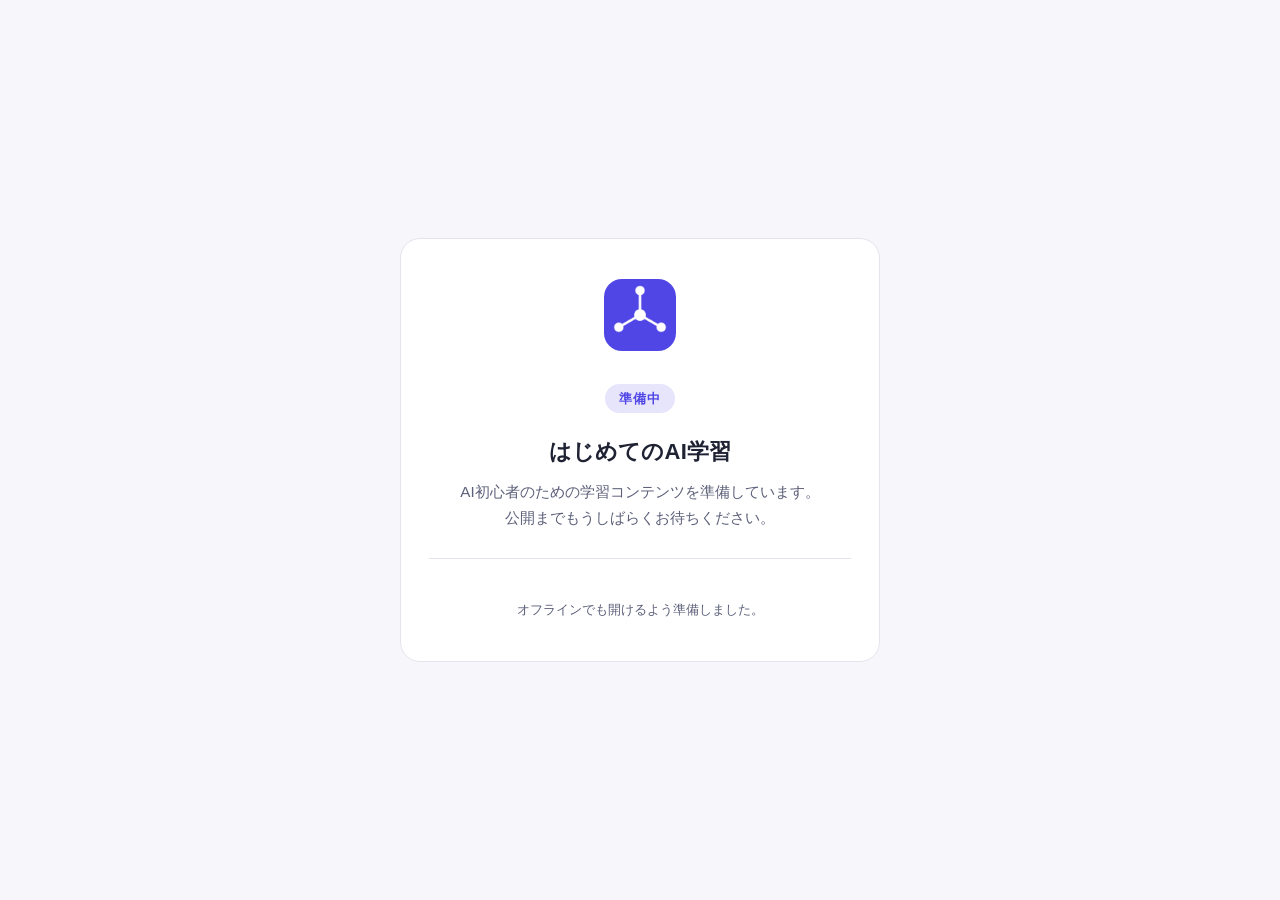
==== ai-content-app/index.html @ b7a9611d "フェーズ1: PWAの土台を作成 manifest.json、Service Worker、仮トップページ、仮アイコンを追加し、 インストール可能かつオフラインで起動できる状態にした。  Co-Aut" ====
<!DOCTYPE html>
<html lang="ja">
  <head>
    <meta charset="UTF-8" />
    <meta name="viewport" content="width=device-width, initial-scale=1, viewport-fit=cover" />
    <title>はじめてのAI学習</title>
    <meta name="description" content="AI初心者のための学習コンテンツを、オフラインでも読めるアプリです。" />

    <link rel="manifest" href="manifest.json" />
    <meta name="theme-color" content="#4F46E5" />

    <!-- iOSはmanifestを一部しか参照しないため、専用の指定を併記する -->
    <meta name="apple-mobile-web-app-capable" content="yes" />
    <meta name="mobile-web-app-capable" content="yes" />
    <meta name="apple-mobile-web-app-status-bar-style" content="default" />
    <meta name="apple-mobile-web-app-title" content="AI学習" />
    <link rel="apple-touch-icon" href="assets/icons/apple-touch-icon-180.png" />
    <link rel="icon" href="assets/icons/favicon-32.png" sizes="32x32" type="image/png" />

    <link rel="stylesheet" href="assets/css/style.css" />
  </head>
  <body>
    <main class="card">
      <img class="card__logo" src="assets/icons/icon-192.png" alt="" width="72" height="72" />
      <p class="badge">準備中</p>
      <h1>はじめてのAI学習</h1>
      <p class="lead">
        AI初心者のための学習コンテンツを準備しています。<br />
        公開までもうしばらくお待ちください。
      </p>

      <section class="install">
        <!-- Android / PCのChromeなどでインストール可能になったときだけ表示する -->
        <button id="install-button" class="install__button" type="button" hidden>
          アプリとしてインストール
        </button>

        <!-- iOSでは上のボタンを出せないため、手順を案内する -->
        <p id="ios-hint" class="install__hint" hidden>
          iPhone・iPadでは、Safariの共有ボタン
          <strong>（□に↑のマーク）</strong> をタップし、<strong>「ホーム画面に追加」</strong>
          を選ぶとアプリとして使えます。
        </p>

        <p id="status" class="status">起動しています…</p>
      </section>
    </main>

    <script src="assets/js/app.js"></script>
  </body>
</html>
---- ai-content-app/assets/css/style.css ----
:root {
  --brand: #4f46e5;
  --brand-dark: #4338ca;
  --bg: #f7f7fb;
  --surface: #ffffff;
  --text: #1f2233;
  --text-muted: #5c6079;
  --border: #e4e4ee;
}

@media (prefers-color-scheme: dark) {
  :root {
    --brand: #8b85f5;
    --brand-dark: #a5a0f8;
    --bg: #14151f;
    --surface: #1d1f2c;
    --text: #eceefb;
    --text-muted: #a2a7c0;
    --border: #2e3142;
  }
}

* {
  box-sizing: border-box;
}

html,
body {
  margin: 0;
  padding: 0;
}

body {
  min-height: 100svh;
  display: flex;
  align-items: center;
  justify-content: center;
  padding: 24px max(16px, env(safe-area-inset-right)) calc(24px + env(safe-area-inset-bottom))
    max(16px, env(safe-area-inset-left));
  background: var(--bg);
  color: var(--text);
  font-family: -apple-system, BlinkMacSystemFont, "Hiragino Sans", "Noto Sans JP", "Yu Gothic UI",
    sans-serif;
  line-height: 1.7;
  -webkit-text-size-adjust: 100%;
}

.card {
  width: 100%;
  max-width: 480px;
  padding: 40px 28px;
  border: 1px solid var(--border);
  border-radius: 20px;
  background: var(--surface);
  text-align: center;
}

.card__logo {
  width: 72px;
  height: 72px;
  margin: 0 auto 20px;
  border-radius: 18px;
  display: block;
}

h1 {
  margin: 0 0 8px;
  font-size: 1.375rem;
  letter-spacing: 0.01em;
}

.lead {
  margin: 0;
  color: var(--text-muted);
  font-size: 0.95rem;
}

.badge {
  display: inline-block;
  margin-bottom: 20px;
  padding: 4px 14px;
  border-radius: 999px;
  background: color-mix(in srgb, var(--brand) 14%, transparent);
  color: var(--brand);
  font-size: 0.8rem;
  font-weight: 700;
  letter-spacing: 0.08em;
}

.install {
  margin-top: 28px;
  padding-top: 24px;
  border-top: 1px solid var(--border);
}

.install__button {
  width: 100%;
  padding: 14px 20px;
  border: none;
  border-radius: 12px;
  background: var(--brand);
  color: #fff;
  font-size: 1rem;
  font-weight: 700;
  font-family: inherit;
  cursor: pointer;
}

.install__button:hover {
  background: var(--brand-dark);
}

.install__hint {
  margin: 0;
  color: var(--text-muted);
  font-size: 0.875rem;
  text-align: left;
}

.install__hint strong {
  color: var(--text);
}

.status {
  margin: 16px 0 0;
  color: var(--text-muted);
  font-size: 0.8rem;
}

[hidden] {
  display: none !important;
}
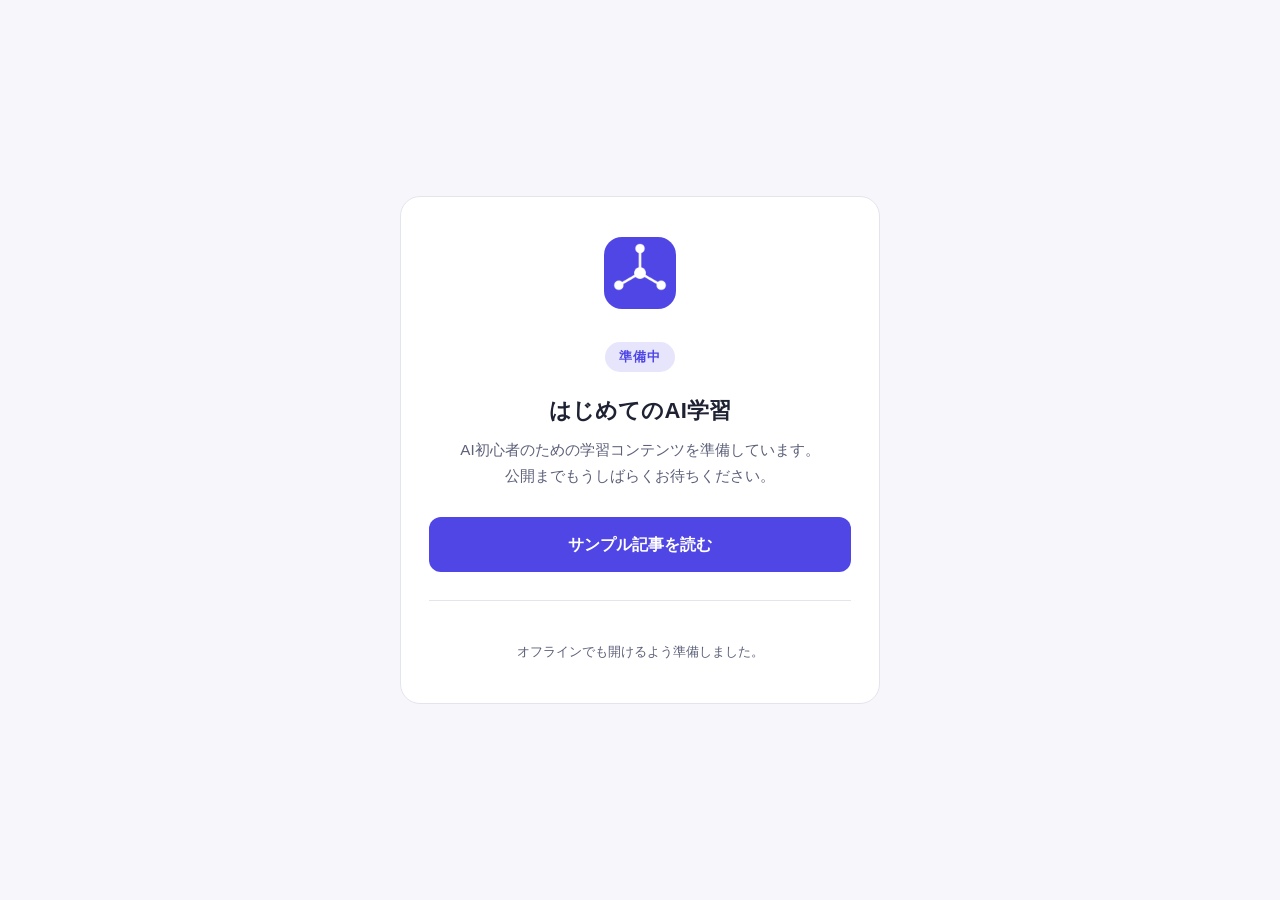
==== commit f2ef71e2: "フェーズ2: コンテンツ表示画面とPages公開設定を追加 - content.html を追加。本文は content/lesson-01.json から読み込んで描画する - 図解・画面例をSVG" ====
--- a/ai-content-app/index.html
+++ b/ai-content-app/index.html
@@ -29,6 +29,10 @@
         公開までもうしばらくお待ちください。
       </p>
 
+      <p class="actions">
+        <a class="button" href="content.html">サンプル記事を読む</a>
+      </p>
+
       <section class="install">
         <!-- Android / PCのChromeなどでインストール可能になったときだけ表示する -->
         <button id="install-button" class="install__button" type="button" hidden>
@@ -46,6 +50,7 @@
       </section>
     </main>
 
+    <script src="assets/js/sw-register.js"></script>
     <script src="assets/js/app.js"></script>
   </body>
 </html>
--- a/ai-content-app/assets/css/style.css
+++ b/ai-content-app/assets/css/style.css
@@ -130,3 +130,130 @@
 [hidden] {
   display: none !important;
 }
+
+/* ---- ボタン ---- */
+
+.actions {
+  margin: 28px 0 0;
+}
+
+.button,
+.install__button {
+  display: block;
+  width: 100%;
+  padding: 14px 20px;
+  border: none;
+  border-radius: 12px;
+  background: var(--brand);
+  color: #fff;
+  font-size: 1rem;
+  font-weight: 700;
+  font-family: inherit;
+  text-align: center;
+  text-decoration: none;
+  cursor: pointer;
+}
+
+.button:hover,
+.install__button:hover {
+  background: var(--brand-dark);
+}
+
+/* ---- 記事ページ ---- */
+
+.reader-page {
+  display: block;
+  padding: 0;
+}
+
+.reader__bar {
+  position: sticky;
+  top: 0;
+  z-index: 1;
+  padding: calc(12px + env(safe-area-inset-top)) max(16px, env(safe-area-inset-left)) 12px
+    max(16px, env(safe-area-inset-right));
+  border-bottom: 1px solid var(--border);
+  /* 半透明にすると本文がヘッダーに透けて読みづらいため、不透明にする */
+  background: var(--bg);
+}
+
+.reader__back {
+  color: var(--brand);
+  font-size: 0.95rem;
+  font-weight: 700;
+  text-decoration: none;
+}
+
+.reader {
+  max-width: 680px;
+  margin: 0 auto;
+  padding: 32px max(16px, env(safe-area-inset-left))
+    calc(64px + env(safe-area-inset-bottom)) max(16px, env(safe-area-inset-right));
+}
+
+.reader__title {
+  margin: 0 0 8px;
+  font-size: 1.6rem;
+  line-height: 1.45;
+}
+
+.reader__meta {
+  margin: 0 0 32px;
+  color: var(--text-muted);
+  font-size: 0.85rem;
+}
+
+.reader__status {
+  color: var(--text-muted);
+  font-size: 0.9rem;
+}
+
+.reader h2 {
+  margin: 44px 0 16px;
+  padding-top: 24px;
+  border-top: 1px solid var(--border);
+  font-size: 1.2rem;
+  line-height: 1.5;
+}
+
+.reader p {
+  margin: 0 0 20px;
+}
+
+.reader ul {
+  margin: 0 0 20px;
+  padding-left: 1.4em;
+}
+
+.reader li {
+  margin-bottom: 8px;
+}
+
+.reader figure {
+  margin: 28px 0;
+}
+
+.reader figure img {
+  display: block;
+  width: 100%;
+  height: auto;
+  border: 1px solid var(--border);
+  border-radius: 14px;
+}
+
+.reader figcaption {
+  margin-top: 10px;
+  color: var(--text-muted);
+  font-size: 0.85rem;
+  text-align: center;
+}
+
+.note {
+  margin: 32px 0 0;
+  padding: 16px 18px;
+  border-left: 4px solid var(--brand);
+  border-radius: 0 10px 10px 0;
+  background: color-mix(in srgb, var(--brand) 8%, transparent);
+  color: var(--text-muted);
+  font-size: 0.9rem;
+}
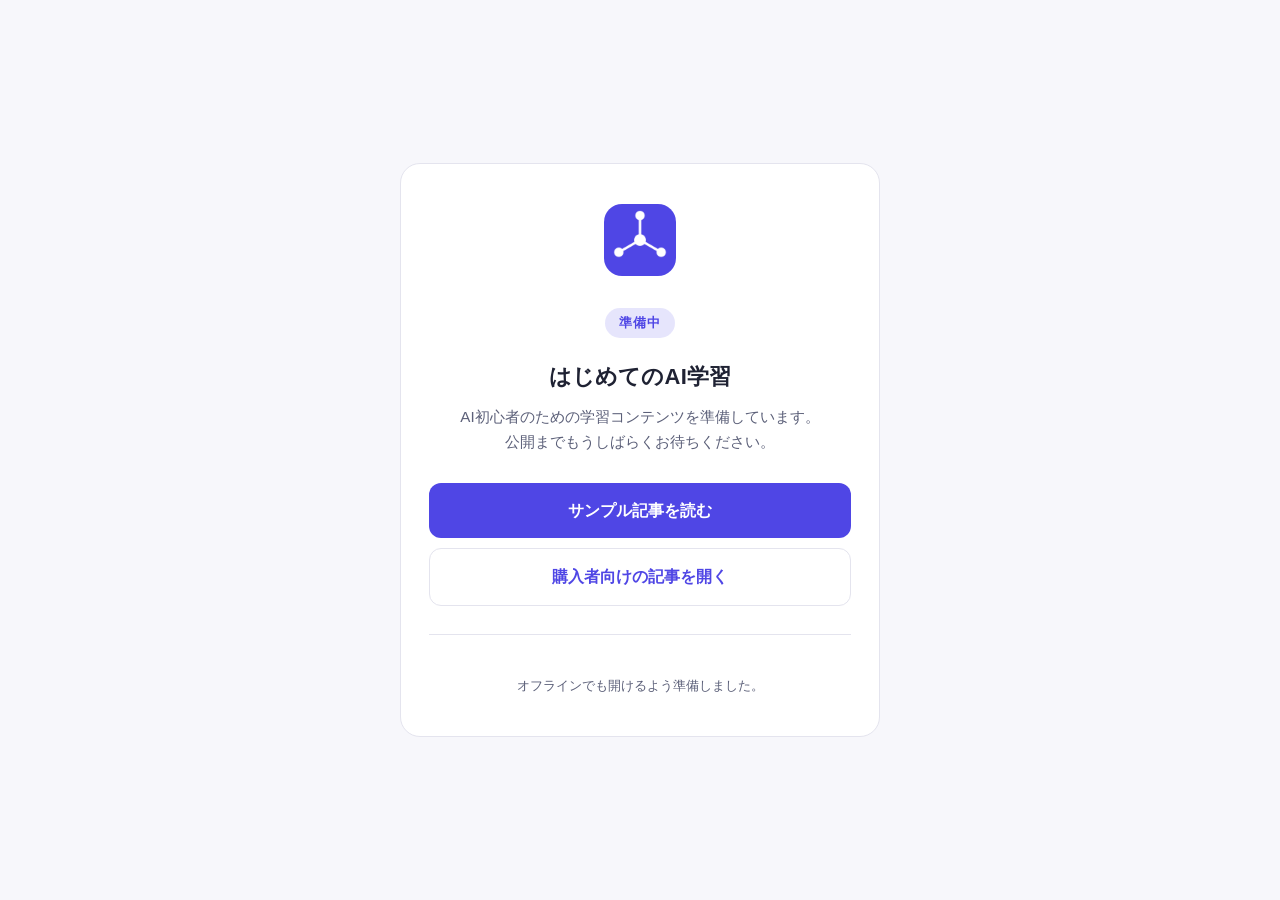
==== commit ed2813f9: "フェーズ3: コードによる解錠と有料記事の配信を実装 - gas/main.gs: コード検証、端末数管理、記事配信、シート準備、コード発行メニュー - premium.html: 1枚で未解錠・解錠" ====
--- a/ai-content-app/index.html
+++ b/ai-content-app/index.html
@@ -31,6 +31,7 @@
 
       <p class="actions">
         <a class="button" href="content.html">サンプル記事を読む</a>
+        <a class="button button--quiet" href="premium.html">購入者向けの記事を開く</a>
       </p>
 
       <section class="install">
--- a/ai-content-app/assets/css/style.css
+++ b/ai-content-app/assets/css/style.css
@@ -248,6 +248,79 @@
   text-align: center;
 }
 
+/* ---- 解錠フォーム ---- */
+
+.button--quiet {
+  margin-top: 10px;
+  border: 1px solid var(--border);
+  background: transparent;
+  color: var(--brand);
+}
+
+.button--quiet:hover {
+  background: color-mix(in srgb, var(--brand) 8%, transparent);
+}
+
+.unlock {
+  margin: 28px 0 16px;
+}
+
+.unlock__label {
+  display: block;
+  margin-bottom: 8px;
+  font-size: 0.85rem;
+  font-weight: 700;
+  color: var(--text-muted);
+}
+
+.unlock__input {
+  width: 100%;
+  margin-bottom: 16px;
+  padding: 14px 16px;
+  border: 1px solid var(--border);
+  border-radius: 12px;
+  background: var(--surface);
+  color: var(--text);
+  font-family: ui-monospace, SFMono-Regular, Menlo, monospace;
+  font-size: 1.05rem;
+  letter-spacing: 0.06em;
+  text-align: center;
+}
+
+.unlock__input:focus {
+  outline: 2px solid var(--brand);
+  outline-offset: 1px;
+}
+
+.unlock__error {
+  margin: 0 0 16px;
+  padding: 12px 14px;
+  border-radius: 10px;
+  background: color-mix(in srgb, #d92d20 12%, transparent);
+  color: #b42318;
+  font-size: 0.9rem;
+}
+
+@media (prefers-color-scheme: dark) {
+  .unlock__error {
+    color: #ff9c8f;
+  }
+}
+
+.unlock__hint {
+  color: var(--text-muted);
+  font-size: 0.85rem;
+}
+
+.premium-notice {
+  margin: 0 0 24px;
+  padding: 12px 14px;
+  border-radius: 10px;
+  background: color-mix(in srgb, #f79009 16%, transparent);
+  color: var(--text);
+  font-size: 0.9rem;
+}
+
 .note {
   margin: 32px 0 0;
   padding: 16px 18px;
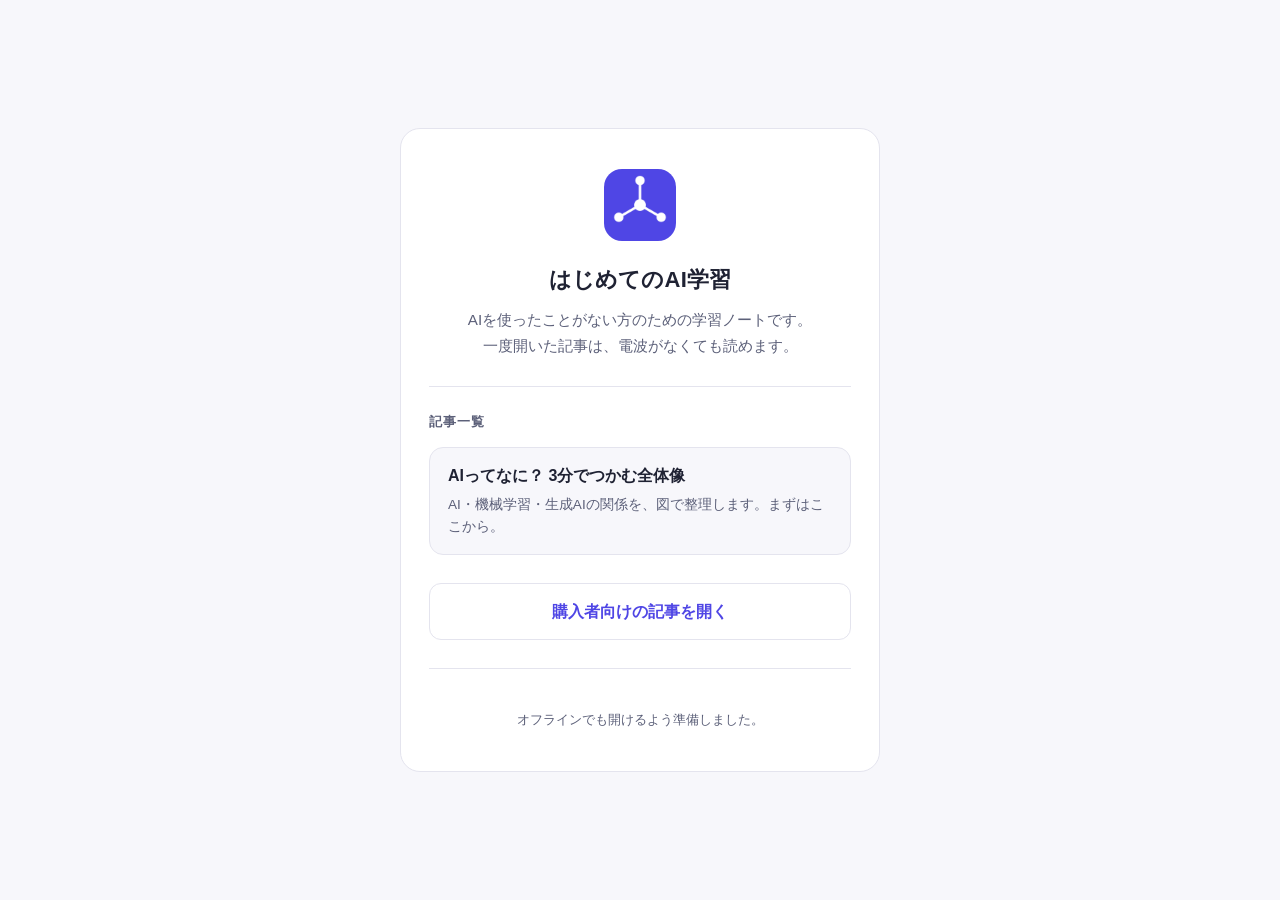
==== commit 0835eb9b: "無料記事を複数扱えるようにした - content/index.json を目次とし、記事1本をJSON1ファイルで持つ - content.html?id= で記事を切り替える。目次にないIDはトッ" ====
--- a/ai-content-app/index.html
+++ b/ai-content-app/index.html
@@ -22,15 +22,19 @@
   <body>
     <main class="card">
       <img class="card__logo" src="assets/icons/icon-192.png" alt="" width="72" height="72" />
-      <p class="badge">準備中</p>
       <h1>はじめてのAI学習</h1>
       <p class="lead">
-        AI初心者のための学習コンテンツを準備しています。<br />
-        公開までもうしばらくお待ちください。
+        AIを使ったことがない方のための学習ノートです。<br />
+        一度開いた記事は、電波がなくても読めます。
       </p>
 
+      <section class="articles">
+        <h2 class="articles__heading">記事一覧</h2>
+        <p id="article-list-status" class="status">記事を読み込んでいます…</p>
+        <ul id="article-list" class="articles__list"></ul>
+      </section>
+
       <p class="actions">
-        <a class="button" href="content.html">サンプル記事を読む</a>
         <a class="button button--quiet" href="premium.html">購入者向けの記事を開く</a>
       </p>
 
@@ -52,6 +56,8 @@
     </main>
 
     <script src="assets/js/sw-register.js"></script>
+    <script src="assets/js/article-source.js"></script>
+    <script src="assets/js/article-list.js"></script>
     <script src="assets/js/app.js"></script>
   </body>
 </html>
--- a/ai-content-app/assets/css/style.css
+++ b/ai-content-app/assets/css/style.css
@@ -248,6 +248,61 @@
   text-align: center;
 }
 
+/* ---- 記事一覧 ---- */
+
+.articles {
+  margin-top: 28px;
+  padding-top: 24px;
+  border-top: 1px solid var(--border);
+  text-align: left;
+}
+
+.articles__heading {
+  margin: 0 0 14px;
+  font-size: 0.8rem;
+  font-weight: 700;
+  letter-spacing: 0.08em;
+  color: var(--text-muted);
+}
+
+.articles__list {
+  margin: 0;
+  padding: 0;
+  list-style: none;
+}
+
+.articles__list li + li {
+  margin-top: 10px;
+}
+
+.article-card {
+  display: block;
+  padding: 16px 18px;
+  border: 1px solid var(--border);
+  border-radius: 14px;
+  background: var(--bg);
+  text-decoration: none;
+  color: inherit;
+}
+
+.article-card:hover {
+  border-color: var(--brand);
+}
+
+.article-card__title {
+  display: block;
+  font-weight: 700;
+  line-height: 1.5;
+}
+
+.article-card__summary {
+  display: block;
+  margin-top: 6px;
+  color: var(--text-muted);
+  font-size: 0.85rem;
+  line-height: 1.6;
+}
+
 /* ---- 解錠フォーム ---- */
 
 .button--quiet {
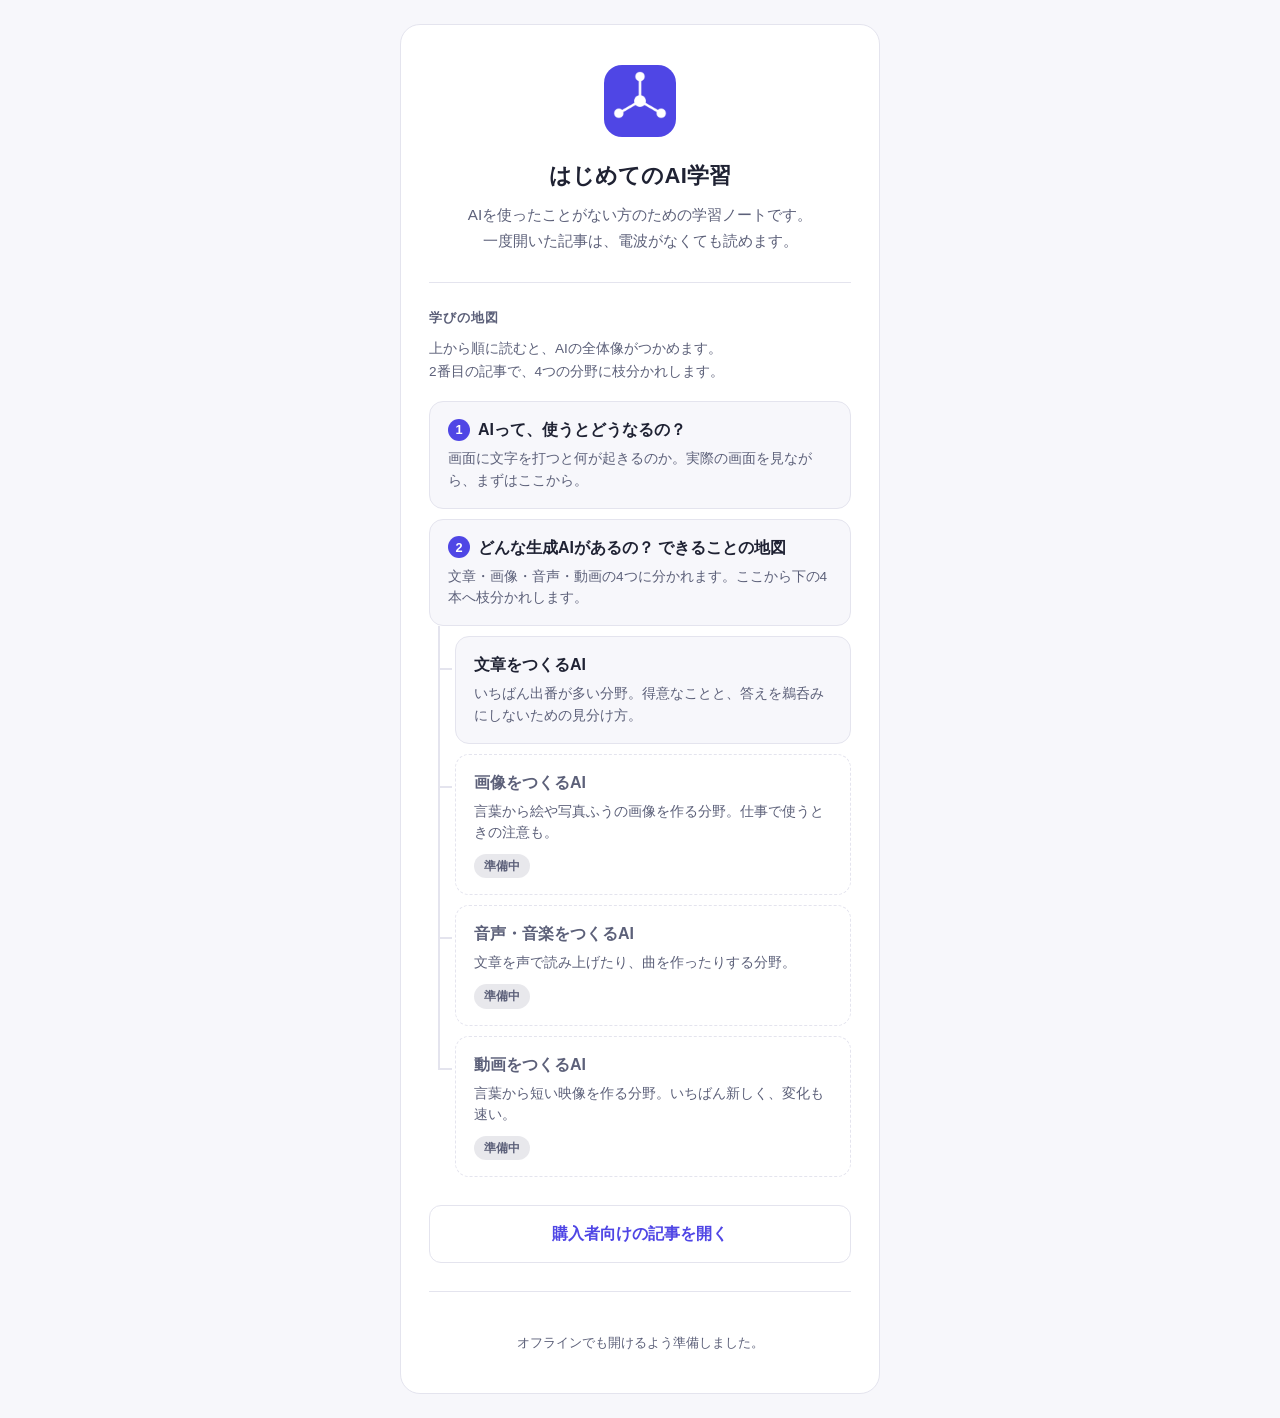
==== commit 3dbe3bee: "記事一覧を「学びの地図」にし、幹と枝の関係を見えるようにした 3本とも読んでもらった読者から「全体像が掴めない、全体像から少しずつ 枝分かれしていく形だと分かりやすい」との指摘。記事の中身はすでに木構" ====
--- a/ai-content-app/index.html
+++ b/ai-content-app/index.html
@@ -29,7 +29,11 @@
       </p>
 
       <section class="articles">
-        <h2 class="articles__heading">記事一覧</h2>
+        <h2 class="articles__heading">学びの地図</h2>
+        <p class="articles__lead">
+          上から順に読むと、AIの全体像がつかめます。<br />
+          2番目の記事で、4つの分野に枝分かれします。
+        </p>
         <p id="article-list-status" class="status">記事を読み込んでいます…</p>
         <ul id="article-list" class="articles__list"></ul>
       </section>
--- a/ai-content-app/assets/css/style.css
+++ b/ai-content-app/assets/css/style.css
@@ -258,11 +258,18 @@
 }
 
 .articles__heading {
-  margin: 0 0 14px;
+  margin: 0 0 8px;
   font-size: 0.8rem;
   font-weight: 700;
   letter-spacing: 0.08em;
   color: var(--text-muted);
+}
+
+.articles__lead {
+  margin: 0 0 18px;
+  color: var(--text-muted);
+  font-size: 0.85rem;
+  line-height: 1.7;
 }
 
 .articles__list {
@@ -271,8 +278,40 @@
   list-style: none;
 }
 
-.articles__list li + li {
+.articles__item + .articles__item {
   margin-top: 10px;
+}
+
+/* 枝は字下げし、縦線でつないで親子関係を見せる */
+.articles__item--branch {
+  position: relative;
+  padding-left: 26px;
+}
+
+.articles__item--branch::before {
+  content: '';
+  position: absolute;
+  left: 9px;
+  top: -10px;
+  bottom: 0;
+  width: 2px;
+  background: var(--border);
+}
+
+/* 最後の枝は、線を横棒の高さで止める */
+.articles__item--branch:last-child::before {
+  bottom: auto;
+  height: 44px;
+}
+
+.articles__item--branch::after {
+  content: '';
+  position: absolute;
+  left: 9px;
+  top: 32px;
+  width: 14px;
+  height: 2px;
+  background: var(--border);
 }
 
 .article-card {
@@ -287,6 +326,37 @@
 
 .article-card:hover {
   border-color: var(--brand);
+}
+
+/* 準備中は押せない。見た目でもそれと分かるようにする */
+.article-card--planned {
+  border-style: dashed;
+  background: transparent;
+  color: var(--text-muted);
+}
+
+.article-card__badge {
+  display: inline-block;
+  margin-top: 10px;
+  padding: 2px 10px;
+  border-radius: 999px;
+  background: color-mix(in srgb, var(--text-muted) 14%, transparent);
+  font-size: 0.75rem;
+  font-weight: 700;
+}
+
+.article-card__step {
+  display: inline-flex;
+  align-items: center;
+  justify-content: center;
+  width: 22px;
+  height: 22px;
+  margin-right: 8px;
+  border-radius: 50%;
+  background: var(--brand);
+  color: #fff;
+  font-size: 0.8rem;
+  vertical-align: 1px;
 }
 
 .article-card__title {
